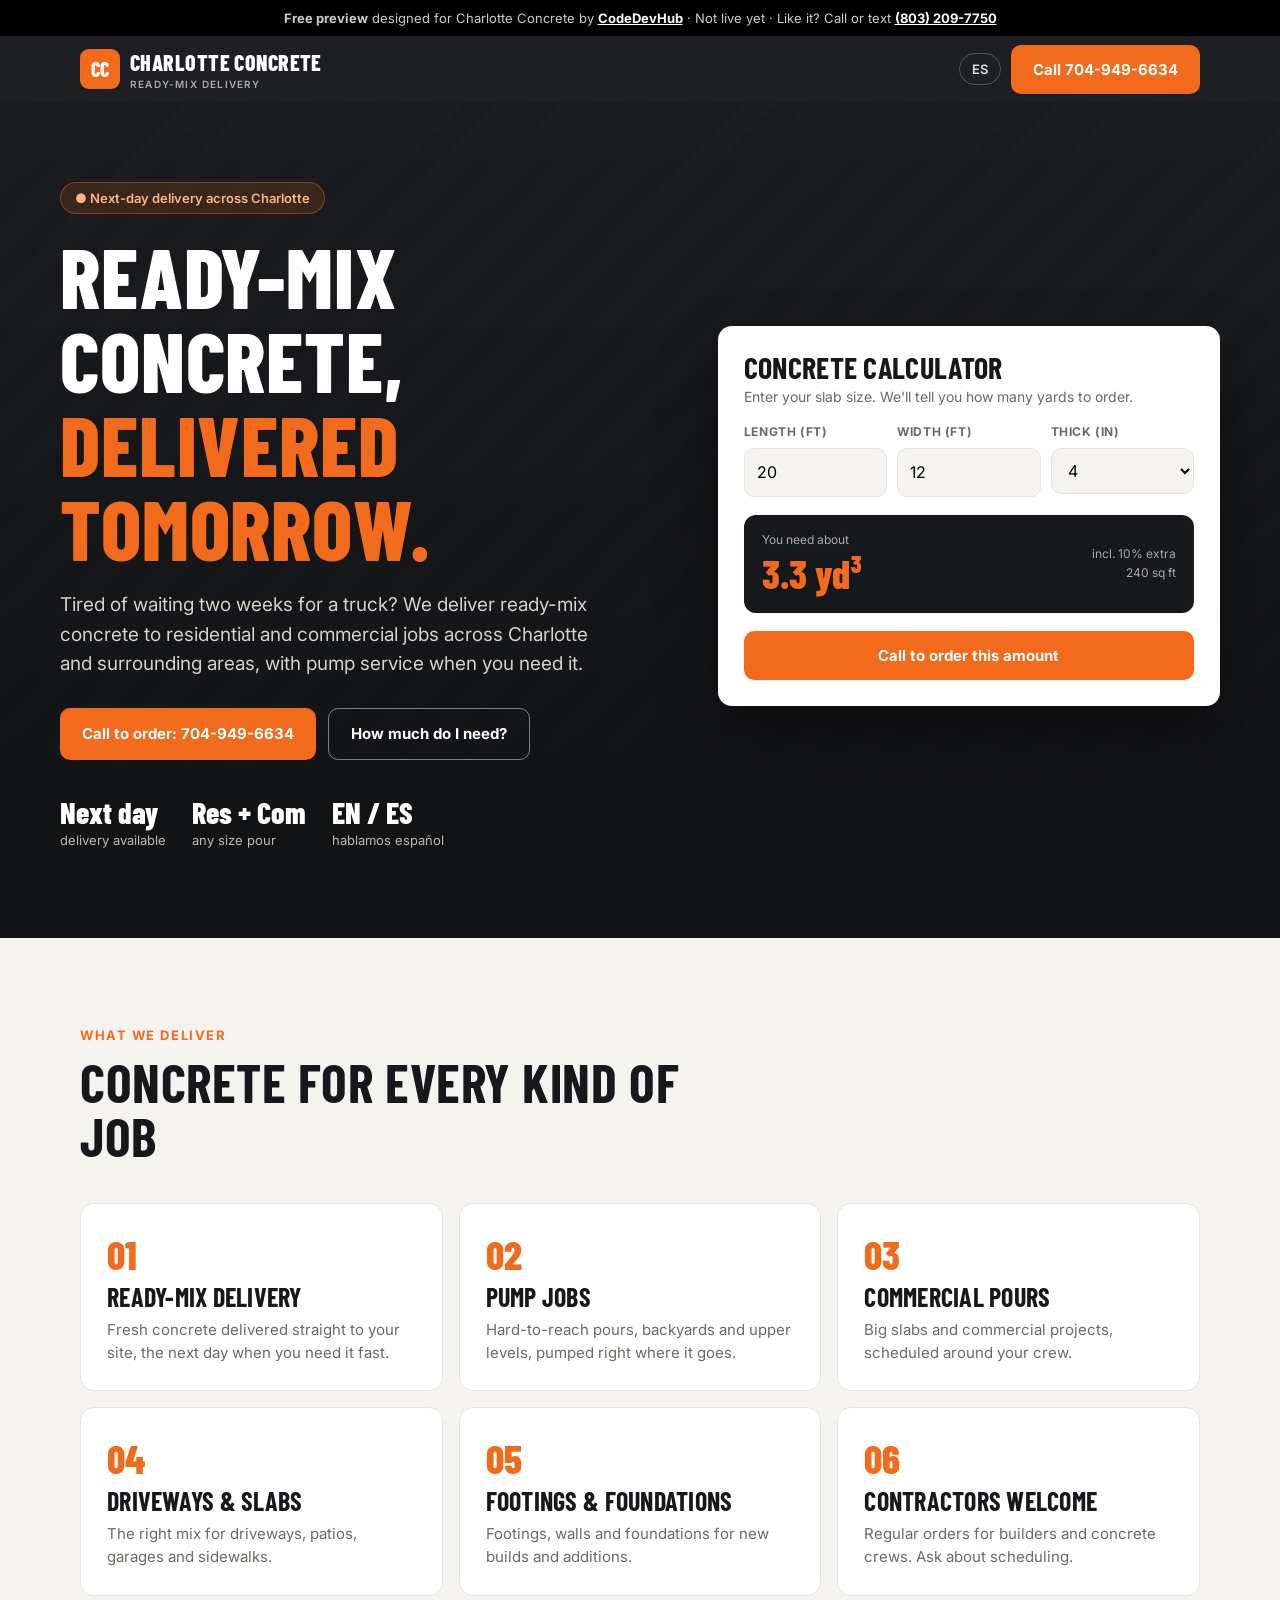
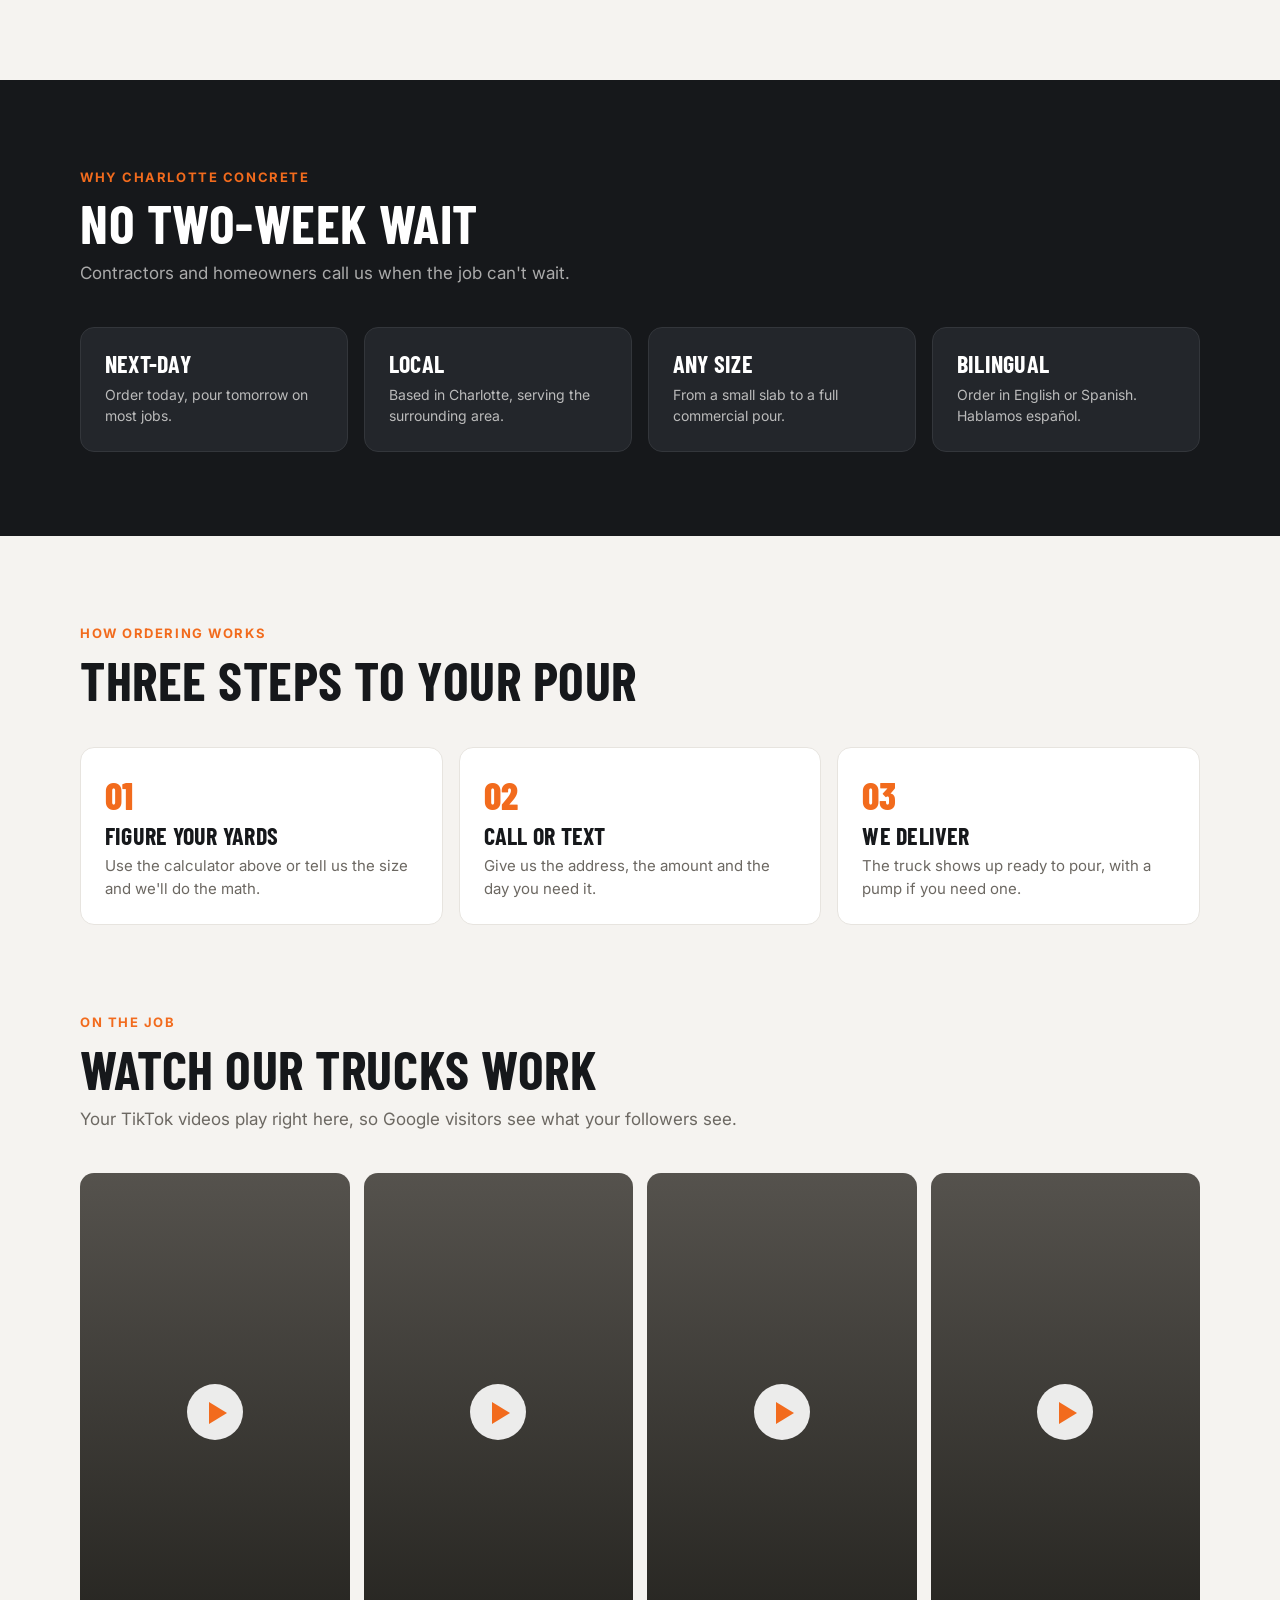
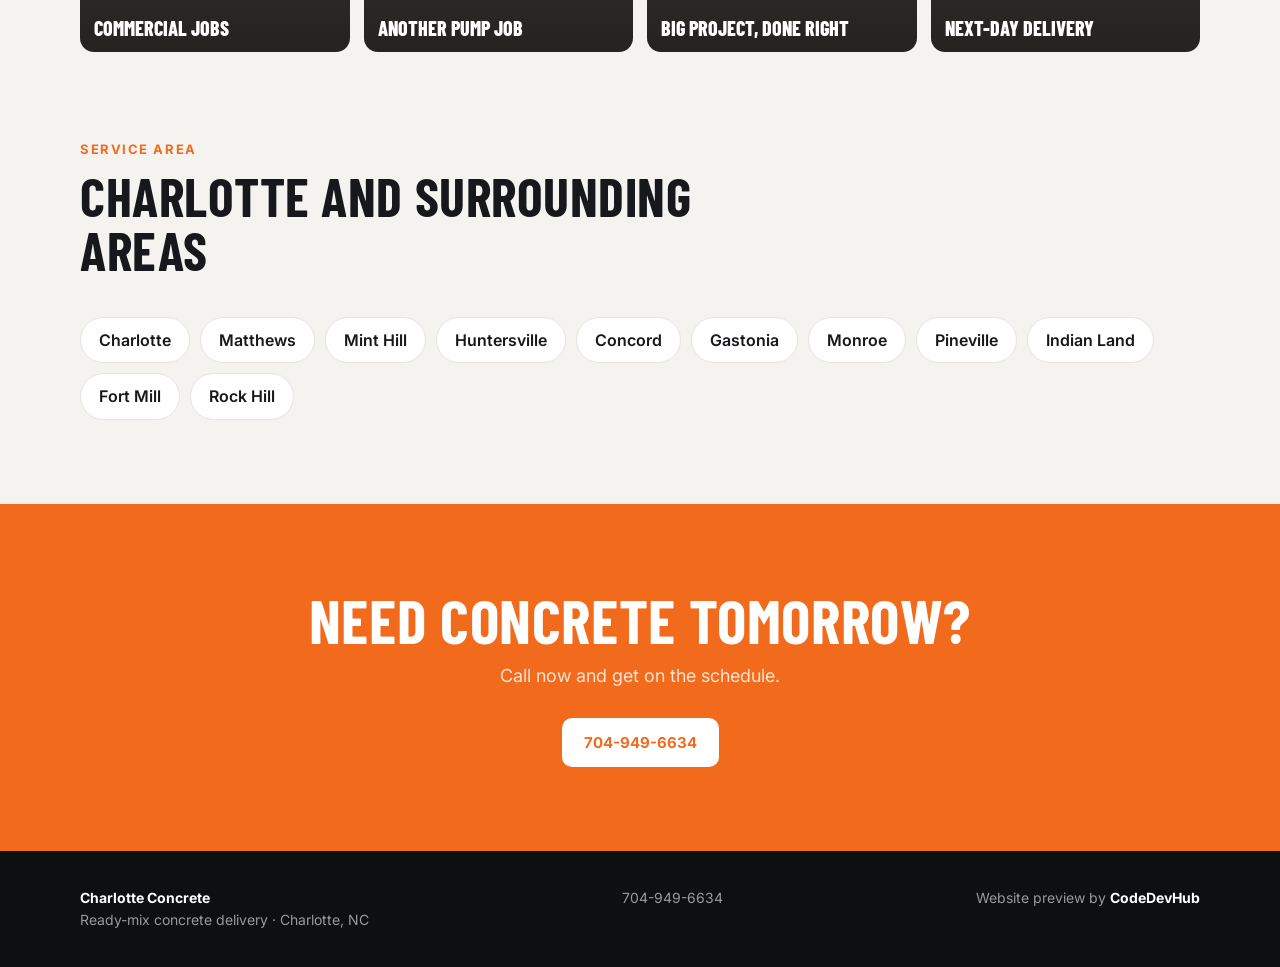
==== charlotte-concrete/index.html @ 1af1d81b "Add Charlotte Concrete preview" ====
<!doctype html>
<html lang="en">
<head>
<meta charset="utf-8">
<meta name="viewport" content="width=device-width, initial-scale=1">
<meta name="robots" content="noindex, nofollow">
<title>Charlotte Concrete | Ready-Mix Concrete Delivery in Charlotte, NC</title>
<meta name="description" content="Ready-mix concrete delivered next day across Charlotte and surrounding areas. Residential and commercial pours, pump jobs. Call 704-949-6634.">
<link rel="preconnect" href="https://fonts.googleapis.com">
<link href="https://fonts.googleapis.com/css2?family=Barlow+Condensed:wght@700;800&family=Inter:wght@400;500;600;700&display=swap" rel="stylesheet">
<style>
:root{--orange:#f26b1d;--orange-d:#d4570f;--ink:#16181b;--ink2:#23262b;--stone:#e7e4df;--paper:#f5f3f0;--muted:#6c6862;--radius:14px;--max:1160px}
*{box-sizing:border-box;margin:0;padding:0}
html{scroll-behavior:smooth}
body{font-family:Inter,system-ui,sans-serif;color:var(--ink);background:var(--paper);line-height:1.55}
h1,h2,h3{font-family:"Barlow Condensed",Inter,sans-serif;text-transform:uppercase;letter-spacing:.01em;line-height:1}
a{color:inherit}
.wrap{max-width:var(--max);margin:0 auto;padding:0 20px}
.ribbon{background:#000;color:#ccc;font-size:13px;text-align:center;padding:8px 16px}
.ribbon a{color:#fff;font-weight:700}
header{position:sticky;top:0;z-index:20;background:rgba(22,24,27,.97);color:#fff}
.nav{display:flex;align-items:center;justify-content:space-between;height:66px;gap:12px}
.logo{display:flex;align-items:center;gap:10px;text-decoration:none}
.logo .mark{width:40px;height:40px;border-radius:9px;background:var(--orange);display:grid;place-items:center;font:800 20px "Barlow Condensed"}
.logo b{font:800 22px "Barlow Condensed";text-transform:uppercase;letter-spacing:.02em}
.logo small{display:block;font:600 10px Inter;color:#aaa;letter-spacing:.12em;text-transform:uppercase}
.right{display:flex;align-items:center;gap:10px}
.lang{background:transparent;color:#ddd;border:1.5px solid #555;border-radius:999px;padding:7px 12px;font:600 13px Inter;cursor:pointer}
.btn{display:inline-flex;align-items:center;gap:8px;background:var(--orange);color:#fff;text-decoration:none;font-weight:700;font-size:15px;padding:13px 22px;border-radius:10px;border:0;cursor:pointer}
.btn:hover{background:var(--orange-d)}
.btn.ghost{background:transparent;border:1.5px solid rgba(255,255,255,.45)}
@media(max-width:640px){.nav .btn{display:none}}
.hero{color:#fff;background:linear-gradient(180deg,rgba(15,16,18,.55),rgba(15,16,18,.92)),repeating-linear-gradient(135deg,#2a2c30 0 22px,#25272b 22px 44px)}
.hero-grid{display:grid;grid-template-columns:1.1fr .9fr;gap:44px;padding:80px 0 88px;align-items:center}
.tag{display:inline-flex;gap:8px;align-items:center;background:rgba(242,107,29,.15);color:#ffb487;border:1px solid rgba(242,107,29,.4);padding:7px 14px;border-radius:999px;font:600 13px Inter;margin-bottom:20px}
.hero h1{font-size:clamp(46px,7vw,84px);font-weight:800}
.hero h1 span{color:var(--orange)}
.hero p{font-size:clamp(17px,2vw,19px);color:#d5d1cb;max-width:540px;margin:20px 0 30px}
.ctas{display:flex;flex-wrap:wrap;gap:12px}
.facts{display:flex;flex-wrap:wrap;gap:26px;margin-top:34px}
.facts div{font-size:13px;color:#bdb8b1}
.facts b{display:block;font:800 30px "Barlow Condensed";color:#fff}
@media(max-width:900px){.hero-grid{grid-template-columns:1fr;padding:54px 0 64px}}
.calc{background:#fff;color:var(--ink);border-radius:var(--radius);padding:26px;box-shadow:0 30px 60px rgba(0,0,0,.4)}
.calc h3{font-size:30px}
.calc p.s{font-size:14px;color:var(--muted);margin:4px 0 16px}
.row{display:grid;grid-template-columns:1fr 1fr 1fr;gap:10px}
.calc label{display:block;font-size:12px;font-weight:700;color:var(--muted);text-transform:uppercase;letter-spacing:.05em;margin-bottom:6px}
.calc input,.calc select{width:100%;font:inherit;font-size:16px;padding:11px 12px;border:1.5px solid var(--stone);border-radius:10px;background:var(--paper)}
.calc input:focus{outline:none;border-color:var(--orange)}
.result{margin:18px 0 6px;background:var(--ink);color:#fff;border-radius:12px;padding:16px 18px;display:flex;justify-content:space-between;align-items:center}
.result b{font:800 40px "Barlow Condensed";color:var(--orange)}
.result small{font-size:12px;color:#aaa;display:block}
.calc .btn{width:100%;justify-content:center;margin-top:12px}
section{padding:84px 0}
.head{max-width:660px;margin-bottom:40px}
.head .k{color:var(--orange);font:700 13px Inter;letter-spacing:.12em;text-transform:uppercase}
.head h2{font-size:clamp(36px,5vw,54px);margin-top:8px}
.head p{color:var(--muted);font-size:17px;margin-top:10px}
.cards{display:grid;grid-template-columns:repeat(3,1fr);gap:16px}
.card{background:#fff;border:1px solid var(--stone);border-radius:var(--radius);padding:26px}
.card .n{font:800 40px "Barlow Condensed";color:var(--orange)}
.card h3{font-size:26px;margin:6px 0 8px}
.card p{color:var(--muted);font-size:15px}
@media(max-width:900px){.cards{grid-template-columns:1fr 1fr}}
@media(max-width:560px){.cards{grid-template-columns:1fr}}
.dark{background:var(--ink);color:#fff}
.dark .head p{color:#aaa}
.why{display:grid;grid-template-columns:repeat(4,1fr);gap:16px}
.why div{background:var(--ink2);border:1px solid #33363b;border-radius:var(--radius);padding:24px}
.why h3{font-size:24px;margin-bottom:8px}
.why p{color:#bbb;font-size:14px}
@media(max-width:900px){.why{grid-template-columns:1fr 1fr}}
@media(max-width:520px){.why{grid-template-columns:1fr}}
.steps{display:grid;grid-template-columns:repeat(3,1fr);gap:16px;counter-reset:s}
.step{background:#fff;border:1px solid var(--stone);border-radius:var(--radius);padding:24px}
.step::before{counter-increment:s;content:"0" counter(s);font:800 38px "Barlow Condensed";color:var(--orange);display:block}
.step h3{font-size:24px;margin:6px 0}
.step p{color:var(--muted);font-size:15px}
@media(max-width:800px){.steps{grid-template-columns:1fr}}
.vids{display:grid;grid-template-columns:repeat(4,1fr);gap:14px}
.vid{aspect-ratio:9/16;border-radius:14px;background:linear-gradient(180deg,#55524d,#24231f);position:relative;overflow:hidden;display:flex;align-items:flex-end;padding:14px;color:#fff;font:800 20px/1 "Barlow Condensed";text-transform:uppercase}
.vid::before{content:"";position:absolute;top:50%;left:50%;width:56px;height:56px;margin:-28px;border-radius:50%;background:rgba(255,255,255,.9)}
.vid::after{content:"";position:absolute;top:50%;left:50%;margin:-10px 0 0 -6px;border-left:18px solid var(--orange);border-top:11px solid transparent;border-bottom:11px solid transparent}
@media(max-width:800px){.vids{grid-template-columns:1fr 1fr}}
.chips{display:flex;flex-wrap:wrap;gap:10px}
.chips span{background:#fff;border:1px solid var(--stone);border-radius:999px;padding:10px 18px;font-weight:600}
.cta{background:var(--orange);color:#fff;text-align:center}
.cta h2{font-size:clamp(38px,5.5vw,62px)}
.cta p{font-size:18px;margin:12px auto 28px;max-width:560px;color:#ffe3d3}
.cta .btn{background:#fff;color:var(--orange)}
footer{background:#0e0f11;color:#999;padding:36px 0;font-size:14px}
.foot{display:flex;flex-wrap:wrap;justify-content:space-between;gap:20px}
footer b{color:#fff}
.callbar{display:none;position:fixed;left:0;right:0;bottom:0;z-index:30;background:#000;padding:10px 12px;gap:10px}
.callbar a{flex:1;justify-content:center}
@media(max-width:700px){.callbar{display:flex}body{padding-bottom:70px}}
[data-es]{}
</style>
</head>
<body>
<div class="ribbon"><b>Free preview</b> designed for Charlotte Concrete by <a href="https://www.codedevhub.com">CodeDevHub</a> · Not live yet · Like it? Call or text <a href="sms:+18032097750">(803) 209-7750</a></div>

<header><div class="wrap nav">
  <a class="logo" href="#top"><span class="mark">CC</span><span><b>Charlotte Concrete</b><small data-i18n="sub">Ready-mix delivery</small></span></a>
  <div class="right">
    <button class="lang" id="lang" type="button">ES</button>
    <a class="btn" href="tel:+17049496634" data-i18n="call">Call 704-949-6634</a>
  </div>
</div></header>

<main id="top">
<section class="hero" style="padding:0"><div class="wrap hero-grid">
  <div>
    <span class="tag" data-i18n="tag">● Next-day delivery across Charlotte</span>
    <h1 data-i18n-html="h1">Ready-mix concrete, <span>delivered tomorrow.</span></h1>
    <p data-i18n="lead">Tired of waiting two weeks for a truck? We deliver ready-mix concrete to residential and commercial jobs across Charlotte and surrounding areas, with pump service when you need it.</p>
    <div class="ctas">
      <a class="btn" href="tel:+17049496634" data-i18n="cta1">Call to order: 704-949-6634</a>
      <a class="btn ghost" href="#calc" data-i18n="cta2">How much do I need?</a>
    </div>
    <div class="facts">
      <div><b>Next day</b><span data-i18n="f1">delivery available</span></div>
      <div><b>Res + Com</b><span data-i18n="f2">any size pour</span></div>
      <div><b>EN / ES</b><span data-i18n="f3">hablamos español</span></div>
    </div>
  </div>

  <div class="calc" id="calc">
    <h3 data-i18n="ch">Concrete calculator</h3>
    <p class="s" data-i18n="cs">Enter your slab size. We'll tell you how many yards to order.</p>
    <div class="row">
      <div><label data-i18n="l">Length (ft)</label><input id="L" type="number" value="20" min="0" inputmode="decimal"></div>
      <div><label data-i18n="w">Width (ft)</label><input id="W" type="number" value="12" min="0" inputmode="decimal"></div>
      <div><label data-i18n="t">Thick (in)</label><select id="T"><option>4</option><option>5</option><option>6</option><option>8</option></select></div>
    </div>
    <div class="result"><div><small data-i18n="need">You need about</small><b id="yd">3.3 yd³</b></div><div style="text-align:right"><small data-i18n="waste">incl. 10% extra</small><small id="ft2">240 sq ft</small></div></div>
    <a class="btn" id="order" href="tel:+17049496634" data-i18n="order">Call to order this amount</a>
  </div>
</div></section>

<section id="services"><div class="wrap">
  <div class="head"><span class="k" data-i18n="sk">What we deliver</span><h2 data-i18n="sh">Concrete for every kind of job</h2></div>
  <div class="cards">
    <div class="card"><div class="n">01</div><h3 data-i18n="s1">Ready-mix delivery</h3><p data-i18n="s1p">Fresh concrete delivered straight to your site, the next day when you need it fast.</p></div>
    <div class="card"><div class="n">02</div><h3 data-i18n="s2">Pump jobs</h3><p data-i18n="s2p">Hard-to-reach pours, backyards and upper levels, pumped right where it goes.</p></div>
    <div class="card"><div class="n">03</div><h3 data-i18n="s3">Commercial pours</h3><p data-i18n="s3p">Big slabs and commercial projects, scheduled around your crew.</p></div>
    <div class="card"><div class="n">04</div><h3 data-i18n="s4">Driveways &amp; slabs</h3><p data-i18n="s4p">The right mix for driveways, patios, garages and sidewalks.</p></div>
    <div class="card"><div class="n">05</div><h3 data-i18n="s5">Footings &amp; foundations</h3><p data-i18n="s5p">Footings, walls and foundations for new builds and additions.</p></div>
    <div class="card"><div class="n">06</div><h3 data-i18n="s6">Contractors welcome</h3><p data-i18n="s6p">Regular orders for builders and concrete crews. Ask about scheduling.</p></div>
  </div>
</div></section>

<section class="dark"><div class="wrap">
  <div class="head"><span class="k" data-i18n="wk">Why Charlotte Concrete</span><h2 data-i18n="wh">No two-week wait</h2><p data-i18n="wp">Contractors and homeowners call us when the job can't wait.</p></div>
  <div class="why">
    <div><h3 data-i18n="w1">Next-day</h3><p data-i18n="w1p">Order today, pour tomorrow on most jobs.</p></div>
    <div><h3 data-i18n="w2">Local</h3><p data-i18n="w2p">Based in Charlotte, serving the surrounding area.</p></div>
    <div><h3 data-i18n="w3">Any size</h3><p data-i18n="w3p">From a small slab to a full commercial pour.</p></div>
    <div><h3 data-i18n="w4">Bilingual</h3><p data-i18n="w4p">Order in English or Spanish. Hablamos español.</p></div>
  </div>
</div></section>

<section><div class="wrap">
  <div class="head"><span class="k" data-i18n="hk">How ordering works</span><h2 data-i18n="hh">Three steps to your pour</h2></div>
  <div class="steps">
    <div class="step"><h3 data-i18n="p1">Figure your yards</h3><p data-i18n="p1p">Use the calculator above or tell us the size and we'll do the math.</p></div>
    <div class="step"><h3 data-i18n="p2">Call or text</h3><p data-i18n="p2p">Give us the address, the amount and the day you need it.</p></div>
    <div class="step"><h3 data-i18n="p3">We deliver</h3><p data-i18n="p3p">The truck shows up ready to pour, with a pump if you need one.</p></div>
  </div>
</div></section>

<section style="padding-top:0"><div class="wrap">
  <div class="head"><span class="k" data-i18n="vk">On the job</span><h2 data-i18n="vh">Watch our trucks work</h2><p data-i18n="vp">Your TikTok videos play right here, so Google visitors see what your followers see.</p></div>
  <div class="vids"><div class="vid">Commercial jobs</div><div class="vid">Another pump job</div><div class="vid">Big project, done right</div><div class="vid">Next-day delivery</div></div>
</div></section>

<section style="padding-top:0"><div class="wrap">
  <div class="head"><span class="k" data-i18n="ak">Service area</span><h2 data-i18n="ah">Charlotte and surrounding areas</h2></div>
  <div class="chips"><span>Charlotte</span><span>Matthews</span><span>Mint Hill</span><span>Huntersville</span><span>Concord</span><span>Gastonia</span><span>Monroe</span><span>Pineville</span><span>Indian Land</span><span>Fort Mill</span><span>Rock Hill</span></div>
</div></section>

<section class="cta"><div class="wrap">
  <h2 data-i18n="ch2">Need concrete tomorrow?</h2>
  <p data-i18n="cp">Call now and get on the schedule.</p>
  <a class="btn" href="tel:+17049496634">704-949-6634</a>
</div></section>
</main>

<footer><div class="wrap foot">
  <div><b>Charlotte Concrete</b><br><span data-i18n="ft">Ready-mix concrete delivery · Charlotte, NC</span></div>
  <div>704-949-6634</div>
  <div>Website preview by <b>CodeDevHub</b></div>
</div></footer>

<div class="callbar"><a class="btn" href="tel:+17049496634" data-i18n="cb">Call</a><a class="btn ghost" href="#calc" data-i18n="cb2">Calculator</a></div>

<script>
const ES={sub:"Entrega de concreto",call:"Llama 704-949-6634",tag:"● Entrega al día siguiente en Charlotte",h1:'Concreto premezclado, <span>entregado mañana.</span>',lead:"¿Cansado de esperar dos semanas por un camión? Entregamos concreto premezclado a obras residenciales y comerciales en Charlotte y alrededores, con bomba cuando la necesites.",cta1:"Llama para ordenar: 704-949-6634",cta2:"¿Cuánto necesito?",f1:"entrega disponible",f2:"cualquier tamaño",f3:"hablamos español",ch:"Calculadora de concreto",cs:"Pon el tamaño de tu losa y te decimos cuántas yardas ordenar.",l:"Largo (pies)",w:"Ancho (pies)",t:"Grosor (pulg)",need:"Necesitas aprox.",waste:"incluye 10% extra",order:"Llama para ordenar esta cantidad",sk:"Lo que entregamos",sh:"Concreto para cualquier obra",s1:"Entrega de premezclado",s1p:"Concreto fresco directo a tu obra, al día siguiente si lo necesitas rápido.",s2:"Trabajos con bomba",s2p:"Colados difíciles, patios traseros y niveles altos, bombeado justo donde va.",s3:"Colados comerciales",s3p:"Losas grandes y proyectos comerciales, programados con tu equipo.",s4:"Entradas y losas",s4p:"La mezcla correcta para entradas, patios, garajes y banquetas.",s5:"Zapatas y cimientos",s5p:"Zapatas, muros y cimientos para casas nuevas y ampliaciones.",s6:"Contratistas bienvenidos",s6p:"Pedidos regulares para constructores y cuadrillas. Pregunta por horarios.",wk:"Por qué Charlotte Concrete",wh:"Sin esperar dos semanas",wp:"Contratistas y dueños de casa nos llaman cuando la obra no puede esperar.",w1:"Día siguiente",w1p:"Ordena hoy, cuela mañana en la mayoría de obras.",w2:"Local",w2p:"Basados en Charlotte, servimos toda el área.",w3:"Cualquier tamaño",w3p:"Desde una losa chica hasta un colado comercial.",w4:"Bilingüe",w4p:"Ordena en inglés o español.",hk:"Cómo ordenar",hh:"Tres pasos para tu colado",p1:"Calcula tus yardas",p1p:"Usa la calculadora o dinos el tamaño y hacemos la cuenta.",p2:"Llama o manda texto",p2p:"Danos la dirección, la cantidad y el día.",p3:"Entregamos",p3p:"El camión llega listo para colar, con bomba si la necesitas.",vk:"En la obra",vh:"Mira nuestros camiones trabajar",vp:"Tus videos de TikTok se ven aquí, para que la gente de Google vea lo que ven tus seguidores.",ak:"Área de servicio",ah:"Charlotte y alrededores",ch2:"¿Necesitas concreto mañana?",cp:"Llama ahora y apártate un lugar.",ft:"Entrega de concreto premezclado · Charlotte, NC",cb:"Llamar",cb2:"Calculadora"};
const EN={};document.querySelectorAll('[data-i18n]').forEach(e=>EN[e.dataset.i18n]=e.textContent);document.querySelectorAll('[data-i18n-html]').forEach(e=>EN[e.dataset.i18nHtml]=e.innerHTML);
let lang='en';const btn=document.getElementById('lang');
btn.onclick=()=>{lang=lang==='en'?'es':'en';const D=lang==='es'?ES:EN;document.documentElement.lang=lang;btn.textContent=lang==='es'?'EN':'ES';
document.querySelectorAll('[data-i18n]').forEach(e=>{if(D[e.dataset.i18n])e.textContent=D[e.dataset.i18n]});document.querySelectorAll('[data-i18n-html]').forEach(e=>{if(D[e.dataset.i18nHtml])e.innerHTML=D[e.dataset.i18nHtml]});calc();};
function calc(){const L=+document.getElementById('L').value||0,W=+document.getElementById('W').value||0,T=+document.getElementById('T').value||4;
const yd=L*W*(T/12)/27*1.1;document.getElementById('yd').textContent=yd.toFixed(1)+' yd³';document.getElementById('ft2').textContent=Math.round(L*W)+(lang==='es'?' pies²':' sq ft');}
['L','W','T'].forEach(i=>document.getElementById(i).addEventListener('input',calc));calc();
</script>
</body>
</html>
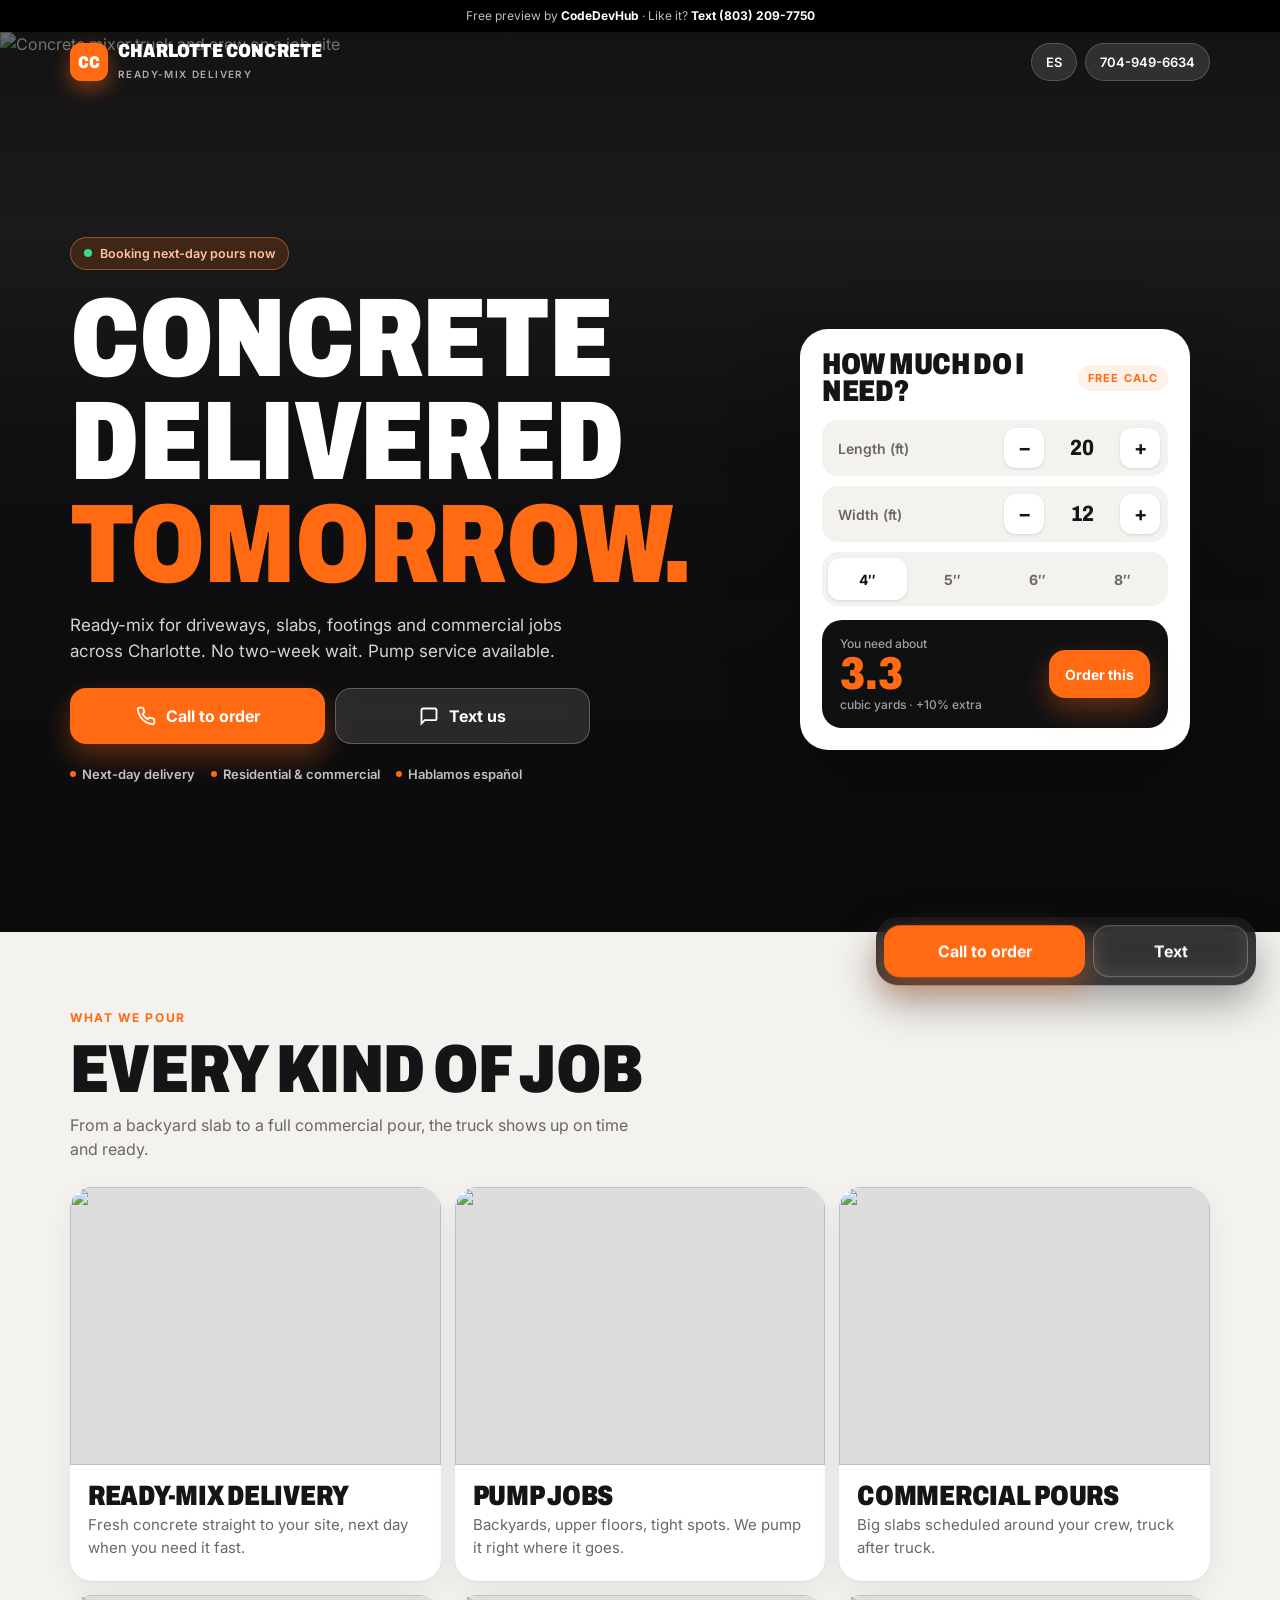
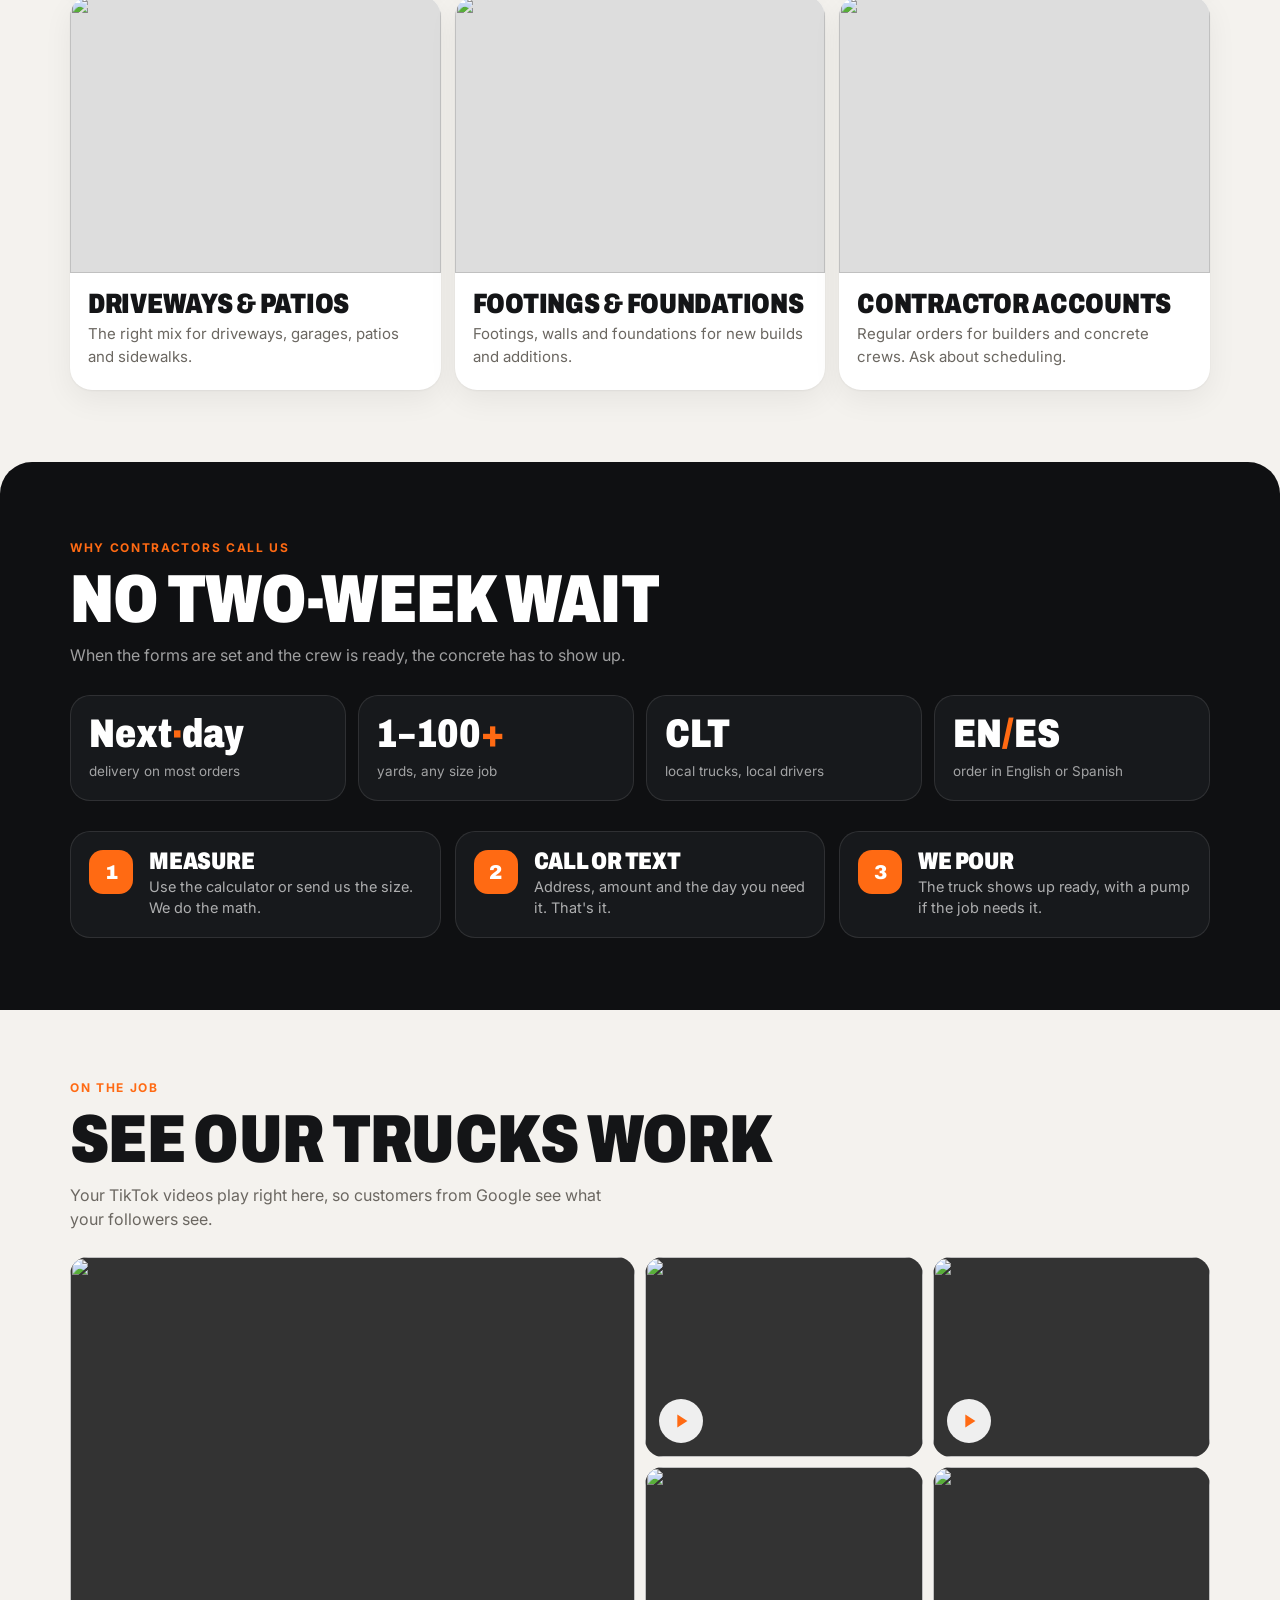
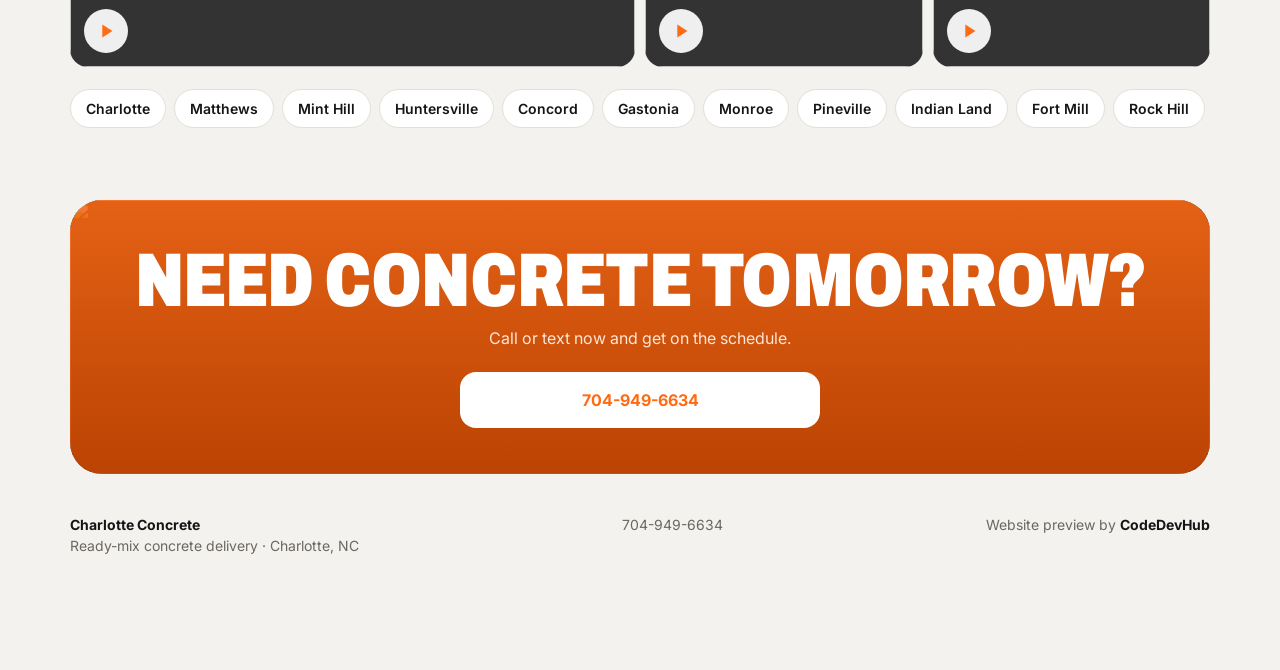
==== commit 4cb6676a: "Redesign Charlotte Concrete preview (mobile-first)" ====
--- a/charlotte-concrete/index.html
+++ b/charlotte-concrete/index.html
@@ -2,208 +2,139 @@
 <html lang="en">
 <head>
 <meta charset="utf-8">
-<meta name="viewport" content="width=device-width, initial-scale=1">
+<meta name="viewport" content="width=device-width, initial-scale=1, viewport-fit=cover">
 <meta name="robots" content="noindex, nofollow">
-<title>Charlotte Concrete | Ready-Mix Concrete Delivery in Charlotte, NC</title>
-<meta name="description" content="Ready-mix concrete delivered next day across Charlotte and surrounding areas. Residential and commercial pours, pump jobs. Call 704-949-6634.">
-<link rel="preconnect" href="https://fonts.googleapis.com">
-<link href="https://fonts.googleapis.com/css2?family=Barlow+Condensed:wght@700;800&family=Inter:wght@400;500;600;700&display=swap" rel="stylesheet">
-<style>
-:root{--orange:#f26b1d;--orange-d:#d4570f;--ink:#16181b;--ink2:#23262b;--stone:#e7e4df;--paper:#f5f3f0;--muted:#6c6862;--radius:14px;--max:1160px}
-*{box-sizing:border-box;margin:0;padding:0}
-html{scroll-behavior:smooth}
-body{font-family:Inter,system-ui,sans-serif;color:var(--ink);background:var(--paper);line-height:1.55}
-h1,h2,h3{font-family:"Barlow Condensed",Inter,sans-serif;text-transform:uppercase;letter-spacing:.01em;line-height:1}
-a{color:inherit}
-.wrap{max-width:var(--max);margin:0 auto;padding:0 20px}
-.ribbon{background:#000;color:#ccc;font-size:13px;text-align:center;padding:8px 16px}
-.ribbon a{color:#fff;font-weight:700}
-header{position:sticky;top:0;z-index:20;background:rgba(22,24,27,.97);color:#fff}
-.nav{display:flex;align-items:center;justify-content:space-between;height:66px;gap:12px}
-.logo{display:flex;align-items:center;gap:10px;text-decoration:none}
-.logo .mark{width:40px;height:40px;border-radius:9px;background:var(--orange);display:grid;place-items:center;font:800 20px "Barlow Condensed"}
-.logo b{font:800 22px "Barlow Condensed";text-transform:uppercase;letter-spacing:.02em}
-.logo small{display:block;font:600 10px Inter;color:#aaa;letter-spacing:.12em;text-transform:uppercase}
-.right{display:flex;align-items:center;gap:10px}
-.lang{background:transparent;color:#ddd;border:1.5px solid #555;border-radius:999px;padding:7px 12px;font:600 13px Inter;cursor:pointer}
-.btn{display:inline-flex;align-items:center;gap:8px;background:var(--orange);color:#fff;text-decoration:none;font-weight:700;font-size:15px;padding:13px 22px;border-radius:10px;border:0;cursor:pointer}
-.btn:hover{background:var(--orange-d)}
-.btn.ghost{background:transparent;border:1.5px solid rgba(255,255,255,.45)}
-@media(max-width:640px){.nav .btn{display:none}}
-.hero{color:#fff;background:linear-gradient(180deg,rgba(15,16,18,.55),rgba(15,16,18,.92)),repeating-linear-gradient(135deg,#2a2c30 0 22px,#25272b 22px 44px)}
-.hero-grid{display:grid;grid-template-columns:1.1fr .9fr;gap:44px;padding:80px 0 88px;align-items:center}
-.tag{display:inline-flex;gap:8px;align-items:center;background:rgba(242,107,29,.15);color:#ffb487;border:1px solid rgba(242,107,29,.4);padding:7px 14px;border-radius:999px;font:600 13px Inter;margin-bottom:20px}
-.hero h1{font-size:clamp(46px,7vw,84px);font-weight:800}
-.hero h1 span{color:var(--orange)}
-.hero p{font-size:clamp(17px,2vw,19px);color:#d5d1cb;max-width:540px;margin:20px 0 30px}
-.ctas{display:flex;flex-wrap:wrap;gap:12px}
-.facts{display:flex;flex-wrap:wrap;gap:26px;margin-top:34px}
-.facts div{font-size:13px;color:#bdb8b1}
-.facts b{display:block;font:800 30px "Barlow Condensed";color:#fff}
-@media(max-width:900px){.hero-grid{grid-template-columns:1fr;padding:54px 0 64px}}
-.calc{background:#fff;color:var(--ink);border-radius:var(--radius);padding:26px;box-shadow:0 30px 60px rgba(0,0,0,.4)}
-.calc h3{font-size:30px}
-.calc p.s{font-size:14px;color:var(--muted);margin:4px 0 16px}
-.row{display:grid;grid-template-columns:1fr 1fr 1fr;gap:10px}
-.calc label{display:block;font-size:12px;font-weight:700;color:var(--muted);text-transform:uppercase;letter-spacing:.05em;margin-bottom:6px}
-.calc input,.calc select{width:100%;font:inherit;font-size:16px;padding:11px 12px;border:1.5px solid var(--stone);border-radius:10px;background:var(--paper)}
-.calc input:focus{outline:none;border-color:var(--orange)}
-.result{margin:18px 0 6px;background:var(--ink);color:#fff;border-radius:12px;padding:16px 18px;display:flex;justify-content:space-between;align-items:center}
-.result b{font:800 40px "Barlow Condensed";color:var(--orange)}
-.result small{font-size:12px;color:#aaa;display:block}
-.calc .btn{width:100%;justify-content:center;margin-top:12px}
-section{padding:84px 0}
-.head{max-width:660px;margin-bottom:40px}
-.head .k{color:var(--orange);font:700 13px Inter;letter-spacing:.12em;text-transform:uppercase}
-.head h2{font-size:clamp(36px,5vw,54px);margin-top:8px}
-.head p{color:var(--muted);font-size:17px;margin-top:10px}
-.cards{display:grid;grid-template-columns:repeat(3,1fr);gap:16px}
-.card{background:#fff;border:1px solid var(--stone);border-radius:var(--radius);padding:26px}
-.card .n{font:800 40px "Barlow Condensed";color:var(--orange)}
-.card h3{font-size:26px;margin:6px 0 8px}
-.card p{color:var(--muted);font-size:15px}
-@media(max-width:900px){.cards{grid-template-columns:1fr 1fr}}
-@media(max-width:560px){.cards{grid-template-columns:1fr}}
-.dark{background:var(--ink);color:#fff}
-.dark .head p{color:#aaa}
-.why{display:grid;grid-template-columns:repeat(4,1fr);gap:16px}
-.why div{background:var(--ink2);border:1px solid #33363b;border-radius:var(--radius);padding:24px}
-.why h3{font-size:24px;margin-bottom:8px}
-.why p{color:#bbb;font-size:14px}
-@media(max-width:900px){.why{grid-template-columns:1fr 1fr}}
-@media(max-width:520px){.why{grid-template-columns:1fr}}
-.steps{display:grid;grid-template-columns:repeat(3,1fr);gap:16px;counter-reset:s}
-.step{background:#fff;border:1px solid var(--stone);border-radius:var(--radius);padding:24px}
-.step::before{counter-increment:s;content:"0" counter(s);font:800 38px "Barlow Condensed";color:var(--orange);display:block}
-.step h3{font-size:24px;margin:6px 0}
-.step p{color:var(--muted);font-size:15px}
-@media(max-width:800px){.steps{grid-template-columns:1fr}}
-.vids{display:grid;grid-template-columns:repeat(4,1fr);gap:14px}
-.vid{aspect-ratio:9/16;border-radius:14px;background:linear-gradient(180deg,#55524d,#24231f);position:relative;overflow:hidden;display:flex;align-items:flex-end;padding:14px;color:#fff;font:800 20px/1 "Barlow Condensed";text-transform:uppercase}
-.vid::before{content:"";position:absolute;top:50%;left:50%;width:56px;height:56px;margin:-28px;border-radius:50%;background:rgba(255,255,255,.9)}
-.vid::after{content:"";position:absolute;top:50%;left:50%;margin:-10px 0 0 -6px;border-left:18px solid var(--orange);border-top:11px solid transparent;border-bottom:11px solid transparent}
-@media(max-width:800px){.vids{grid-template-columns:1fr 1fr}}
-.chips{display:flex;flex-wrap:wrap;gap:10px}
-.chips span{background:#fff;border:1px solid var(--stone);border-radius:999px;padding:10px 18px;font-weight:600}
-.cta{background:var(--orange);color:#fff;text-align:center}
-.cta h2{font-size:clamp(38px,5.5vw,62px)}
-.cta p{font-size:18px;margin:12px auto 28px;max-width:560px;color:#ffe3d3}
-.cta .btn{background:#fff;color:var(--orange)}
-footer{background:#0e0f11;color:#999;padding:36px 0;font-size:14px}
-.foot{display:flex;flex-wrap:wrap;justify-content:space-between;gap:20px}
-footer b{color:#fff}
-.callbar{display:none;position:fixed;left:0;right:0;bottom:0;z-index:30;background:#000;padding:10px 12px;gap:10px}
-.callbar a{flex:1;justify-content:center}
-@media(max-width:700px){.callbar{display:flex}body{padding-bottom:70px}}
-[data-es]{}
-</style>
+<meta name="theme-color" content="#0f1012">
+<title>Charlotte Concrete | Ready-Mix Concrete Delivery · Charlotte, NC</title>
+<meta name="description" content="Ready-mix concrete delivered next day across Charlotte. Residential and commercial pours, pump jobs. Call or text 704-949-6634.">
+<link rel="preconnect" href="https://fonts.googleapis.com"><link rel="preconnect" href="https://fonts.gstatic.com" crossorigin>
+<link rel="preconnect" href="https://images.unsplash.com">
+<link href="https://fonts.googleapis.com/css2?family=Archivo:wdth,wght@75..100,600..900&family=Inter:wght@400;500;600;700&display=swap" rel="stylesheet">
+<link rel="stylesheet" href="../assets/pro.css">
 </head>
 <body>
-<div class="ribbon"><b>Free preview</b> designed for Charlotte Concrete by <a href="https://www.codedevhub.com">CodeDevHub</a> · Not live yet · Like it? Call or text <a href="sms:+18032097750">(803) 209-7750</a></div>
 
-<header><div class="wrap nav">
-  <a class="logo" href="#top"><span class="mark">CC</span><span><b>Charlotte Concrete</b><small data-i18n="sub">Ready-mix delivery</small></span></a>
+<div class="pv">Free preview by <a href="https://www.codedevhub.com">CodeDevHub</a> · Like it? <a href="sms:+18032097750">Text (803) 209-7750</a></div>
+
+<header class="hd"><div class="w">
+  <a class="brand" href="#top"><span class="mk">CC</span><span><b>Charlotte Concrete</b><small data-i="sub">Ready-mix delivery</small></span></a>
   <div class="right">
-    <button class="lang" id="lang" type="button">ES</button>
-    <a class="btn" href="tel:+17049496634" data-i18n="call">Call 704-949-6634</a>
+    <button class="pill" id="lang" type="button" aria-label="Español">ES</button>
+    <a class="pill call" href="tel:+17049496634">704-949-6634</a>
   </div>
 </div></header>
 
 <main id="top">
-<section class="hero" style="padding:0"><div class="wrap hero-grid">
-  <div>
-    <span class="tag" data-i18n="tag">● Next-day delivery across Charlotte</span>
-    <h1 data-i18n-html="h1">Ready-mix concrete, <span>delivered tomorrow.</span></h1>
-    <p data-i18n="lead">Tired of waiting two weeks for a truck? We deliver ready-mix concrete to residential and commercial jobs across Charlotte and surrounding areas, with pump service when you need it.</p>
-    <div class="ctas">
-      <a class="btn" href="tel:+17049496634" data-i18n="cta1">Call to order: 704-949-6634</a>
-      <a class="btn ghost" href="#calc" data-i18n="cta2">How much do I need?</a>
+<section class="hero" style="padding:0">
+  <img class="bg" alt="Concrete mixer truck and crew on a job site"
+    src="https://images.unsplash.com/photo-1695327057610-3821e847601d?w=1200&q=70&auto=format&fit=crop"
+    srcset="https://images.unsplash.com/photo-1695327057610-3821e847601d?w=750&h=1300&q=65&auto=format&fit=crop 750w, https://images.unsplash.com/photo-1695327057610-3821e847601d?w=1800&q=70&auto=format&fit=crop 1800w"
+    sizes="100vw" fetchpriority="high">
+  <div class="w">
+    <span class="chip"><span class="dot"></span><span data-i="chip">Booking next-day pours now</span></span>
+    <h1 class="d" data-ih="h1">Concrete<br>delivered<br><em>tomorrow.</em></h1>
+    <p class="lead" data-i="lead">Ready-mix for driveways, slabs, footings and commercial jobs across Charlotte. No two-week wait. Pump service available.</p>
+    <div class="btns">
+      <a class="btn o" href="tel:+17049496634"><svg viewBox="0 0 24 24" fill="none" stroke="currentColor" stroke-width="2.2"><path d="M22 16.9v3a2 2 0 01-2.2 2 19.8 19.8 0 01-8.6-3.1 19.5 19.5 0 01-6-6A19.8 19.8 0 012.1 4.2 2 2 0 014.1 2h3a2 2 0 012 1.7c.1.9.4 1.8.7 2.7a2 2 0 01-.5 2.1L8 9.8a16 16 0 006 6l1.3-1.3a2 2 0 012.1-.4c.9.3 1.8.6 2.7.7a2 2 0 011.7 2z"/></svg><span data-i="b1">Call to order</span></a>
+      <a class="btn g" href="sms:+17049496634"><svg viewBox="0 0 24 24" fill="none" stroke="currentColor" stroke-width="2.2"><path d="M21 15a2 2 0 01-2 2H7l-4 4V5a2 2 0 012-2h14a2 2 0 012 2z"/></svg><span data-i="b2">Text us</span></a>
     </div>
-    <div class="facts">
-      <div><b>Next day</b><span data-i18n="f1">delivery available</span></div>
-      <div><b>Res + Com</b><span data-i18n="f2">any size pour</span></div>
-      <div><b>EN / ES</b><span data-i18n="f3">hablamos español</span></div>
+    <div class="trust"><span><i></i><span data-i="t1">Next-day delivery</span></span><span><i></i><span data-i="t2">Residential & commercial</span></span><span><i></i>Hablamos español</span></div>
+  </div>
+</section>
+
+<div class="w calcwrap" id="calc">
+  <div class="calc rv">
+    <div class="top"><h2 class="d" data-i="ch">How much do I need?</h2><span class="tag2" data-i="free">Free calc</span></div>
+    <div class="fields">
+      <div class="f"><label for="L" data-i="len">Length (ft)</label><div class="st"><button type="button" data-s="L,-1">−</button><input id="L" inputmode="decimal" value="20"><button type="button" data-s="L,1">+</button></div></div>
+      <div class="f"><label for="W" data-i="wid">Width (ft)</label><div class="st"><button type="button" data-s="W,-1">−</button><input id="W" inputmode="decimal" value="12"><button type="button" data-s="W,1">+</button></div></div>
+      <div class="seg" role="group" aria-label="Thickness"><button type="button" class="on" data-t="4">4″</button><button type="button" data-t="5">5″</button><button type="button" data-t="6">6″</button><button type="button" data-t="8">8″</button></div>
     </div>
+    <div class="out"><div><small data-i="need">You need about</small><b id="yd">3.3</b> <small id="yu">cubic yards · +10% extra</small></div><a class="btn o" href="tel:+17049496634" data-i="ord">Order this</a></div>
   </div>
+</div>
 
-  <div class="calc" id="calc">
-    <h3 data-i18n="ch">Concrete calculator</h3>
-    <p class="s" data-i18n="cs">Enter your slab size. We'll tell you how many yards to order.</p>
-    <div class="row">
-      <div><label data-i18n="l">Length (ft)</label><input id="L" type="number" value="20" min="0" inputmode="decimal"></div>
-      <div><label data-i18n="w">Width (ft)</label><input id="W" type="number" value="12" min="0" inputmode="decimal"></div>
-      <div><label data-i18n="t">Thick (in)</label><select id="T"><option>4</option><option>5</option><option>6</option><option>8</option></select></div>
-    </div>
-    <div class="result"><div><small data-i18n="need">You need about</small><b id="yd">3.3 yd³</b></div><div style="text-align:right"><small data-i18n="waste">incl. 10% extra</small><small id="ft2">240 sq ft</small></div></div>
-    <a class="btn" id="order" href="tel:+17049496634" data-i18n="order">Call to order this amount</a>
+<section id="services"><div class="w">
+  <span class="kick rv" data-i="k1">What we pour</span>
+  <h2 class="d h2 rv" data-i="s1h">Every kind of job</h2>
+  <p class="sub rv" data-i="s1s">From a backyard slab to a full commercial pour, the truck shows up on time and ready.</p>
+  <div class="rail" id="rail">
+    <article class="sv rv"><div class="ph"><img loading="lazy" alt="" src="https://images.unsplash.com/photo-1603477911780-59dcb83aecf8?w=700&h=525&q=65&auto=format&fit=crop"></div><div class="tx"><h3 class="d" data-i="c1">Ready-mix delivery</h3><p data-i="c1p">Fresh concrete straight to your site, next day when you need it fast.</p></div></article>
+    <article class="sv rv"><div class="ph"><img loading="lazy" alt="" src="https://images.unsplash.com/photo-1685464197144-790d716b8649?w=700&h=525&q=65&auto=format&fit=crop"></div><div class="tx"><h3 class="d" data-i="c2">Pump jobs</h3><p data-i="c2p">Backyards, upper floors, tight spots. We pump it right where it goes.</p></div></article>
+    <article class="sv rv"><div class="ph"><img loading="lazy" alt="" src="https://images.unsplash.com/photo-1651195297119-afc97f14a40d?w=700&h=525&q=65&auto=format&fit=crop"></div><div class="tx"><h3 class="d" data-i="c3">Commercial pours</h3><p data-i="c3p">Big slabs scheduled around your crew, truck after truck.</p></div></article>
+    <article class="sv rv"><div class="ph"><img loading="lazy" alt="" src="https://images.unsplash.com/photo-1783125127341-81112b795c23?w=700&h=525&q=65&auto=format&fit=crop"></div><div class="tx"><h3 class="d" data-i="c4">Driveways & patios</h3><p data-i="c4p">The right mix for driveways, garages, patios and sidewalks.</p></div></article>
+    <article class="sv rv"><div class="ph"><img loading="lazy" alt="" src="https://images.unsplash.com/photo-1673978483810-ad14e573eece?w=700&h=525&q=65&auto=format&fit=crop"></div><div class="tx"><h3 class="d" data-i="c5">Footings & foundations</h3><p data-i="c5p">Footings, walls and foundations for new builds and additions.</p></div></article>
+    <article class="sv rv"><div class="ph"><img loading="lazy" alt="" src="https://images.unsplash.com/photo-1773432114391-f85c1674b233?w=700&h=525&q=65&auto=format&fit=crop"></div><div class="tx"><h3 class="d" data-i="c6">Contractor accounts</h3><p data-i="c6p">Regular orders for builders and concrete crews. Ask about scheduling.</p></div></article>
+  </div>
+  <div class="hint"><i></i><i></i><i></i></div>
+</div></section>
+
+<section class="band"><div class="w">
+  <span class="kick rv" data-i="k2">Why contractors call us</span>
+  <h2 class="d h2 rv" data-i="s2h">No two-week wait</h2>
+  <p class="sub rv" data-i="s2s">When the forms are set and the crew is ready, the concrete has to show up.</p>
+  <div class="stats">
+    <div class="stat rv"><b>Next<em>·</em>day</b><span data-i="st1">delivery on most orders</span></div>
+    <div class="stat rv"><b>1–100<em>+</em></b><span data-i="st2">yards, any size job</span></div>
+    <div class="stat rv"><b>CLT</b><span data-i="st3">local trucks, local drivers</span></div>
+    <div class="stat rv"><b>EN<em>/</em>ES</b><span data-i="st4">order in English or Spanish</span></div>
+  </div>
+  <div class="steps">
+    <div class="stp rv"><span class="n">1</span><div><h3 class="d" data-i="p1">Measure</h3><p data-i="p1p">Use the calculator or send us the size. We do the math.</p></div></div>
+    <div class="stp rv"><span class="n">2</span><div><h3 class="d" data-i="p2">Call or text</h3><p data-i="p2p">Address, amount and the day you need it. That's it.</p></div></div>
+    <div class="stp rv"><span class="n">3</span><div><h3 class="d" data-i="p3">We pour</h3><p data-i="p3p">The truck shows up ready, with a pump if the job needs it.</p></div></div>
   </div>
 </div></section>
 
-<section id="services"><div class="wrap">
-  <div class="head"><span class="k" data-i18n="sk">What we deliver</span><h2 data-i18n="sh">Concrete for every kind of job</h2></div>
-  <div class="cards">
-    <div class="card"><div class="n">01</div><h3 data-i18n="s1">Ready-mix delivery</h3><p data-i18n="s1p">Fresh concrete delivered straight to your site, the next day when you need it fast.</p></div>
-    <div class="card"><div class="n">02</div><h3 data-i18n="s2">Pump jobs</h3><p data-i18n="s2p">Hard-to-reach pours, backyards and upper levels, pumped right where it goes.</p></div>
-    <div class="card"><div class="n">03</div><h3 data-i18n="s3">Commercial pours</h3><p data-i18n="s3p">Big slabs and commercial projects, scheduled around your crew.</p></div>
-    <div class="card"><div class="n">04</div><h3 data-i18n="s4">Driveways &amp; slabs</h3><p data-i18n="s4p">The right mix for driveways, patios, garages and sidewalks.</p></div>
-    <div class="card"><div class="n">05</div><h3 data-i18n="s5">Footings &amp; foundations</h3><p data-i18n="s5p">Footings, walls and foundations for new builds and additions.</p></div>
-    <div class="card"><div class="n">06</div><h3 data-i18n="s6">Contractors welcome</h3><p data-i18n="s6p">Regular orders for builders and concrete crews. Ask about scheduling.</p></div>
+<section style="padding-top:64px"><div class="w">
+  <span class="kick rv" data-i="k3">On the job</span>
+  <h2 class="d h2 rv" data-i="s3h">See our trucks work</h2>
+  <p class="sub rv" data-i="s3s">Your TikTok videos play right here, so customers from Google see what your followers see.</p>
+  <div class="gal">
+    <div class="play rv"><img loading="lazy" alt="" src="https://images.unsplash.com/photo-1784644579477-3fa2b0af8ac2?w=900&h=900&q=65&auto=format&fit=crop"></div>
+    <div class="play rv"><img loading="lazy" alt="" src="https://images.unsplash.com/photo-1673978483122-d6b4b02df1ee?w=500&h=400&q=60&auto=format&fit=crop"></div>
+    <div class="play rv"><img loading="lazy" alt="" src="https://images.unsplash.com/photo-1774931363306-5a896cd4dd02?w=500&h=400&q=60&auto=format&fit=crop"></div>
+    <div class="play rv"><img loading="lazy" alt="" src="https://images.unsplash.com/photo-1640101086894-7d70c3e70179?w=500&h=400&q=60&auto=format&fit=crop"></div>
+    <div class="play rv"><img loading="lazy" alt="" src="https://images.unsplash.com/photo-1527410651988-c2f385ccd3f7?w=500&h=400&q=60&auto=format&fit=crop"></div>
   </div>
+  <div class="area rv" aria-label="Service area"><span>Charlotte</span><span>Matthews</span><span>Mint Hill</span><span>Huntersville</span><span>Concord</span><span>Gastonia</span><span>Monroe</span><span>Pineville</span><span>Indian Land</span><span>Fort Mill</span><span>Rock Hill</span></div>
 </div></section>
 
-<section class="dark"><div class="wrap">
-  <div class="head"><span class="k" data-i18n="wk">Why Charlotte Concrete</span><h2 data-i18n="wh">No two-week wait</h2><p data-i18n="wp">Contractors and homeowners call us when the job can't wait.</p></div>
-  <div class="why">
-    <div><h3 data-i18n="w1">Next-day</h3><p data-i18n="w1p">Order today, pour tomorrow on most jobs.</p></div>
-    <div><h3 data-i18n="w2">Local</h3><p data-i18n="w2p">Based in Charlotte, serving the surrounding area.</p></div>
-    <div><h3 data-i18n="w3">Any size</h3><p data-i18n="w3p">From a small slab to a full commercial pour.</p></div>
-    <div><h3 data-i18n="w4">Bilingual</h3><p data-i18n="w4p">Order in English or Spanish. Hablamos español.</p></div>
-  </div>
-</div></section>
-
-<section><div class="wrap">
-  <div class="head"><span class="k" data-i18n="hk">How ordering works</span><h2 data-i18n="hh">Three steps to your pour</h2></div>
-  <div class="steps">
-    <div class="step"><h3 data-i18n="p1">Figure your yards</h3><p data-i18n="p1p">Use the calculator above or tell us the size and we'll do the math.</p></div>
-    <div class="step"><h3 data-i18n="p2">Call or text</h3><p data-i18n="p2p">Give us the address, the amount and the day you need it.</p></div>
-    <div class="step"><h3 data-i18n="p3">We deliver</h3><p data-i18n="p3p">The truck shows up ready to pour, with a pump if you need one.</p></div>
-  </div>
-</div></section>
-
-<section style="padding-top:0"><div class="wrap">
-  <div class="head"><span class="k" data-i18n="vk">On the job</span><h2 data-i18n="vh">Watch our trucks work</h2><p data-i18n="vp">Your TikTok videos play right here, so Google visitors see what your followers see.</p></div>
-  <div class="vids"><div class="vid">Commercial jobs</div><div class="vid">Another pump job</div><div class="vid">Big project, done right</div><div class="vid">Next-day delivery</div></div>
-</div></section>
-
-<section style="padding-top:0"><div class="wrap">
-  <div class="head"><span class="k" data-i18n="ak">Service area</span><h2 data-i18n="ah">Charlotte and surrounding areas</h2></div>
-  <div class="chips"><span>Charlotte</span><span>Matthews</span><span>Mint Hill</span><span>Huntersville</span><span>Concord</span><span>Gastonia</span><span>Monroe</span><span>Pineville</span><span>Indian Land</span><span>Fort Mill</span><span>Rock Hill</span></div>
-</div></section>
-
-<section class="cta"><div class="wrap">
-  <h2 data-i18n="ch2">Need concrete tomorrow?</h2>
-  <p data-i18n="cp">Call now and get on the schedule.</p>
+<div class="fin rv">
+  <img loading="lazy" alt="" src="https://images.unsplash.com/photo-1770822662967-7f66605f9103?w=1200&q=60&auto=format&fit=crop">
+  <h2 class="d" data-i="fh">Need concrete tomorrow?</h2>
+  <p data-i="fp">Call or text now and get on the schedule.</p>
   <a class="btn" href="tel:+17049496634">704-949-6634</a>
-</div></section>
+</div>
 </main>
 
-<footer><div class="wrap foot">
-  <div><b>Charlotte Concrete</b><br><span data-i18n="ft">Ready-mix concrete delivery · Charlotte, NC</span></div>
+<footer><div class="w">
+  <div><b>Charlotte Concrete</b><br><span data-i="ft">Ready-mix concrete delivery · Charlotte, NC</span></div>
   <div>704-949-6634</div>
-  <div>Website preview by <b>CodeDevHub</b></div>
+  <div><span data-i="by">Website preview by</span> <a href="https://www.codedevhub.com"><b>CodeDevHub</b></a></div>
 </div></footer>
 
-<div class="callbar"><a class="btn" href="tel:+17049496634" data-i18n="cb">Call</a><a class="btn ghost" href="#calc" data-i18n="cb2">Calculator</a></div>
+<nav class="bar" id="bar">
+  <a class="btn o" href="tel:+17049496634"><span data-i="bc">Call to order</span></a>
+  <a class="btn g" href="sms:+17049496634" data-i="bt">Text</a>
+</nav>
 
 <script>
-const ES={sub:"Entrega de concreto",call:"Llama 704-949-6634",tag:"● Entrega al día siguiente en Charlotte",h1:'Concreto premezclado, <span>entregado mañana.</span>',lead:"¿Cansado de esperar dos semanas por un camión? Entregamos concreto premezclado a obras residenciales y comerciales en Charlotte y alrededores, con bomba cuando la necesites.",cta1:"Llama para ordenar: 704-949-6634",cta2:"¿Cuánto necesito?",f1:"entrega disponible",f2:"cualquier tamaño",f3:"hablamos español",ch:"Calculadora de concreto",cs:"Pon el tamaño de tu losa y te decimos cuántas yardas ordenar.",l:"Largo (pies)",w:"Ancho (pies)",t:"Grosor (pulg)",need:"Necesitas aprox.",waste:"incluye 10% extra",order:"Llama para ordenar esta cantidad",sk:"Lo que entregamos",sh:"Concreto para cualquier obra",s1:"Entrega de premezclado",s1p:"Concreto fresco directo a tu obra, al día siguiente si lo necesitas rápido.",s2:"Trabajos con bomba",s2p:"Colados difíciles, patios traseros y niveles altos, bombeado justo donde va.",s3:"Colados comerciales",s3p:"Losas grandes y proyectos comerciales, programados con tu equipo.",s4:"Entradas y losas",s4p:"La mezcla correcta para entradas, patios, garajes y banquetas.",s5:"Zapatas y cimientos",s5p:"Zapatas, muros y cimientos para casas nuevas y ampliaciones.",s6:"Contratistas bienvenidos",s6p:"Pedidos regulares para constructores y cuadrillas. Pregunta por horarios.",wk:"Por qué Charlotte Concrete",wh:"Sin esperar dos semanas",wp:"Contratistas y dueños de casa nos llaman cuando la obra no puede esperar.",w1:"Día siguiente",w1p:"Ordena hoy, cuela mañana en la mayoría de obras.",w2:"Local",w2p:"Basados en Charlotte, servimos toda el área.",w3:"Cualquier tamaño",w3p:"Desde una losa chica hasta un colado comercial.",w4:"Bilingüe",w4p:"Ordena en inglés o español.",hk:"Cómo ordenar",hh:"Tres pasos para tu colado",p1:"Calcula tus yardas",p1p:"Usa la calculadora o dinos el tamaño y hacemos la cuenta.",p2:"Llama o manda texto",p2p:"Danos la dirección, la cantidad y el día.",p3:"Entregamos",p3p:"El camión llega listo para colar, con bomba si la necesitas.",vk:"En la obra",vh:"Mira nuestros camiones trabajar",vp:"Tus videos de TikTok se ven aquí, para que la gente de Google vea lo que ven tus seguidores.",ak:"Área de servicio",ah:"Charlotte y alrededores",ch2:"¿Necesitas concreto mañana?",cp:"Llama ahora y apártate un lugar.",ft:"Entrega de concreto premezclado · Charlotte, NC",cb:"Llamar",cb2:"Calculadora"};
-const EN={};document.querySelectorAll('[data-i18n]').forEach(e=>EN[e.dataset.i18n]=e.textContent);document.querySelectorAll('[data-i18n-html]').forEach(e=>EN[e.dataset.i18nHtml]=e.innerHTML);
-let lang='en';const btn=document.getElementById('lang');
-btn.onclick=()=>{lang=lang==='en'?'es':'en';const D=lang==='es'?ES:EN;document.documentElement.lang=lang;btn.textContent=lang==='es'?'EN':'ES';
-document.querySelectorAll('[data-i18n]').forEach(e=>{if(D[e.dataset.i18n])e.textContent=D[e.dataset.i18n]});document.querySelectorAll('[data-i18n-html]').forEach(e=>{if(D[e.dataset.i18nHtml])e.innerHTML=D[e.dataset.i18nHtml]});calc();};
-function calc(){const L=+document.getElementById('L').value||0,W=+document.getElementById('W').value||0,T=+document.getElementById('T').value||4;
-const yd=L*W*(T/12)/27*1.1;document.getElementById('yd').textContent=yd.toFixed(1)+' yd³';document.getElementById('ft2').textContent=Math.round(L*W)+(lang==='es'?' pies²':' sq ft');}
-['L','W','T'].forEach(i=>document.getElementById(i).addEventListener('input',calc));calc();
+/* i18n */
+const ES={sub:"Entrega de concreto",chip:"Agendando colados para mañana",h1:"Concreto<br>entregado<br><em>mañana.</em>",lead:"Concreto premezclado para entradas, losas, zapatas y obras comerciales en Charlotte. Sin esperar dos semanas. Servicio de bomba disponible.",b1:"Llama para ordenar",b2:"Mándanos texto",t1:"Entrega al día siguiente",t2:"Residencial y comercial",ch:"¿Cuánto necesito?",free:"Gratis",len:"Largo (pies)",wid:"Ancho (pies)",need:"Necesitas aprox.",ord:"Ordenar",k1:"Lo que colamos",s1h:"Todo tipo de obra",s1s:"Desde una losa en el patio hasta un colado comercial, el camión llega a tiempo y listo.",c1:"Entrega de premezclado",c1p:"Concreto fresco directo a tu obra, al día siguiente si lo necesitas rápido.",c2:"Trabajos con bomba",c2p:"Patios traseros, pisos altos, lugares difíciles. Lo bombeamos donde va.",c3:"Colados comerciales",c3p:"Losas grandes programadas con tu equipo, camión tras camión.",c4:"Entradas y patios",c4p:"La mezcla correcta para entradas, garajes, patios y banquetas.",c5:"Zapatas y cimientos",c5p:"Zapatas, muros y cimientos para casas nuevas y ampliaciones.",c6:"Cuentas para contratistas",c6p:"Pedidos regulares para constructores y cuadrillas. Pregunta por horarios.",k2:"Por qué nos llaman",s2h:"Sin esperar dos semanas",s2s:"Cuando las cimbras están listas y la cuadrilla espera, el concreto tiene que llegar.",st1:"entrega en la mayoría de pedidos",st2:"yardas, cualquier tamaño",st3:"camiones y choferes locales",st4:"ordena en inglés o español",p1:"Mide",p1p:"Usa la calculadora o mándanos el tamaño. Nosotros hacemos la cuenta.",p2:"Llama o manda texto",p2p:"Dirección, cantidad y el día. Eso es todo.",p3:"Colamos",p3p:"El camión llega listo, con bomba si la obra la necesita.",k3:"En la obra",s3h:"Mira nuestros camiones",s3s:"Tus videos de TikTok se ven aquí, para que los clientes de Google vean lo que ven tus seguidores.",fh:"¿Necesitas concreto mañana?",fp:"Llama o manda texto y apártate un lugar.",ft:"Entrega de concreto premezclado · Charlotte, NC",by:"Vista previa por",bc:"Llama para ordenar",bt:"Texto"};
+const EN={};document.querySelectorAll('[data-i]').forEach(e=>EN[e.dataset.i]=e.textContent);document.querySelectorAll('[data-ih]').forEach(e=>EN[e.dataset.ih]=e.innerHTML);
+let lang='en';const lb=document.getElementById('lang');
+lb.onclick=()=>{lang=lang==='en'?'es':'en';const D=lang==='es'?ES:EN;document.documentElement.lang=lang;lb.textContent=lang==='es'?'EN':'ES';
+document.querySelectorAll('[data-i]').forEach(e=>{if(D[e.dataset.i])e.textContent=D[e.dataset.i]});document.querySelectorAll('[data-ih]').forEach(e=>{if(D[e.dataset.ih])e.innerHTML=D[e.dataset.ih]});calc()};
+/* calculator */
+let T=4;const $=id=>document.getElementById(id);
+function calc(){const L=parseFloat($('L').value)||0,W=parseFloat($('W').value)||0;const y=L*W*(T/12)/27*1.1;$('yd').textContent=y<10?y.toFixed(1):Math.round(y);$('yu').textContent=lang==='es'?'yardas cúbicas · +10% extra':'cubic yards · +10% extra'}
+document.querySelectorAll('[data-s]').forEach(b=>b.onclick=()=>{const[id,d]=b.dataset.s.split(',');const i=$(id);i.value=Math.max(0,(parseFloat(i.value)||0)+(+d));calc()});
+['L','W'].forEach(id=>$(id).addEventListener('input',calc));
+document.querySelectorAll('[data-t]').forEach(b=>b.onclick=()=>{document.querySelectorAll('[data-t]').forEach(x=>x.classList.remove('on'));b.classList.add('on');T=+b.dataset.t;calc()});calc();
+/* reveal + sticky bar */
+const io=new IntersectionObserver(es=>es.forEach(e=>{if(e.isIntersecting){e.target.classList.add('in');io.unobserve(e.target)}}),{threshold:.12});document.querySelectorAll('.rv').forEach(el=>io.observe(el));
+const bar=$('bar');addEventListener('scroll',()=>bar.classList.toggle('show',scrollY>innerHeight*.6),{passive:true});
 </script>
 </body>
 </html>
--- a/assets/pro.css
+++ b/assets/pro.css
@@ -0,0 +1,155 @@
+:root{
+  --o:#ff6a13;--o2:#ff8a3d;--ink:#0f1012;--ink2:#17191c;--line:rgba(255,255,255,.1);
+  --paper:#f4f2ee;--card:#fff;--txt:#141517;--mut:#6b6761;
+  --r:22px;--pad:20px;
+  --img:"https://images.unsplash.com/";
+}
+*{box-sizing:border-box;margin:0;padding:0}
+html{scroll-behavior:smooth;-webkit-text-size-adjust:100%}
+body{font-family:Inter,system-ui,sans-serif;color:var(--txt);background:var(--paper);line-height:1.5;-webkit-font-smoothing:antialiased;padding-bottom:84px}
+img{display:block;max-width:100%}
+a{color:inherit;text-decoration:none}
+.d{font-family:Archivo,Inter,sans-serif;font-stretch:78%;font-weight:900;letter-spacing:-.01em;line-height:.92;text-transform:uppercase}
+.w{width:100%;max-width:1180px;margin:0 auto;padding:0 var(--pad)}
+
+/* preview strip */
+.pv{position:relative;z-index:40;background:#000;color:#bdbdbd;font-size:12px;text-align:center;padding:7px 12px;white-space:nowrap;overflow:hidden;text-overflow:ellipsis}
+.pv a{color:#fff;font-weight:700}
+
+/* header */
+.hd{position:absolute;left:0;right:0;top:30px;z-index:30}
+.hd .w{display:flex;align-items:center;justify-content:space-between;height:64px}
+.brand{display:flex;align-items:center;gap:10px;color:#fff}
+.mk{width:38px;height:38px;border-radius:11px;background:var(--o);display:grid;place-items:center;font:900 17px Archivo;font-stretch:80%;box-shadow:0 8px 20px rgba(255,106,19,.45)}
+.brand b{font:900 19px/1 Archivo;font-stretch:80%;text-transform:uppercase;letter-spacing:.01em;display:block}
+.brand small{font:600 10px Inter;letter-spacing:.14em;text-transform:uppercase;color:rgba(255,255,255,.65)}
+.pill{display:inline-flex;align-items:center;gap:6px;height:38px;padding:0 14px;border-radius:999px;background:rgba(255,255,255,.12);backdrop-filter:blur(10px);-webkit-backdrop-filter:blur(10px);border:1px solid rgba(255,255,255,.18);color:#fff;font:600 13px Inter;cursor:pointer}
+.hd .call{display:none}
+@media(min-width:820px){.hd .call{display:inline-flex}.hd .right{display:flex;gap:8px}}
+
+/* hero */
+.hero{position:relative;min-height:100svh;color:#fff;display:flex;align-items:flex-end;overflow:hidden;background:#222}
+.hero img.bg{position:absolute;inset:0;width:100%;height:100%;object-fit:cover;transform:scale(1.06);animation:kb 14s ease-out forwards}
+@keyframes kb{to{transform:scale(1)}}
+.hero::after{content:"";position:absolute;inset:0;background:linear-gradient(180deg,rgba(10,10,12,.6) 0%,rgba(10,10,12,.3) 22%,rgba(10,10,12,.78) 48%,rgba(10,10,12,.97) 100%)}
+.hero .w{position:relative;z-index:2;padding-top:130px;padding-bottom:150px}
+.chip{display:inline-flex;align-items:center;gap:8px;padding:8px 13px;border-radius:999px;background:rgba(255,106,19,.16);border:1px solid rgba(255,140,70,.45);color:#ffc29c;font:600 12.5px Inter;margin-bottom:18px}
+.dot{width:8px;height:8px;border-radius:50%;background:#3ddc84;box-shadow:0 0 0 0 rgba(61,220,132,.7);animation:p 2s infinite}
+@keyframes p{70%{box-shadow:0 0 0 9px rgba(61,220,132,0)}100%{box-shadow:0 0 0 0 rgba(61,220,132,0)}}
+.hero h1{font-size:clamp(54px,15vw,112px)}
+.hero h1 em{font-style:normal;color:var(--o)}
+.hero p.lead{font-size:17px;color:rgba(255,255,255,.82);max-width:520px;margin:16px 0 24px}
+.btns{display:grid;gap:10px;max-width:520px}
+@media(min-width:560px){.btns{grid-template-columns:1fr 1fr}}
+.btn{display:flex;align-items:center;justify-content:center;gap:10px;height:56px;border-radius:16px;font:700 16px Inter;border:0;cursor:pointer;transition:transform .15s,background .15s}
+.btn:active{transform:scale(.98)}
+.btn.o{background:var(--o);color:#fff;box-shadow:0 12px 28px rgba(255,106,19,.35)}
+.btn.o:hover{background:#ff7b2e}
+.btn.g{background:rgba(255,255,255,.12);color:#fff;border:1px solid rgba(255,255,255,.25);backdrop-filter:blur(10px);-webkit-backdrop-filter:blur(10px)}
+.btn svg{width:20px;height:20px}
+.trust{display:flex;flex-wrap:wrap;gap:8px 16px;margin-top:22px;font:600 13px Inter;color:rgba(255,255,255,.75)}
+.trust span{display:flex;align-items:center;gap:6px}
+.trust i{width:6px;height:6px;border-radius:50%;background:var(--o)}
+
+/* calculator card */
+.calcwrap{position:relative;z-index:5;margin-top:-118px}
+.calc{background:var(--card);border-radius:28px;padding:22px;box-shadow:0 30px 70px rgba(0,0,0,.25);max-width:560px}
+@media(min-width:980px){.calcwrap{position:absolute;right:max(20px,calc((100vw - 1180px)/2 + 20px));bottom:150px;margin:0;width:430px}.hero .w{padding-right:470px}}
+.calc .top{display:flex;justify-content:space-between;align-items:center;margin-bottom:14px}
+.calc h2{font-size:30px}
+.calc .tag2{white-space:nowrap;flex:none;font:700 11px Inter;letter-spacing:.1em;text-transform:uppercase;color:var(--o);background:#fff1e8;padding:6px 10px;border-radius:999px}
+.fields{display:grid;gap:10px}
+.f{display:flex;align-items:center;justify-content:space-between;background:var(--paper);border-radius:16px;padding:8px 8px 8px 16px}
+.f label{font:600 14px Inter;color:var(--mut)}
+.st{display:flex;align-items:center;gap:6px}
+.st button{width:40px;height:40px;border-radius:12px;border:0;background:#fff;font:700 20px Inter;color:var(--txt);box-shadow:0 1px 3px rgba(0,0,0,.12);cursor:pointer}
+.st input{width:64px;text-align:center;border:0;background:transparent;font:800 22px Archivo;font-stretch:85%;color:var(--txt)}
+.st input:focus{outline:2px solid var(--o);border-radius:8px}
+.seg{display:grid;grid-template-columns:repeat(4,1fr);gap:6px;background:var(--paper);border-radius:16px;padding:6px}
+.seg button{height:42px;border-radius:12px;border:0;background:transparent;font:700 14px Inter;color:var(--mut);cursor:pointer}
+.seg button.on{background:#fff;color:var(--txt);box-shadow:0 1px 3px rgba(0,0,0,.12)}
+.out{margin-top:14px;border-radius:20px;background:var(--ink);color:#fff;padding:16px 18px;display:flex;align-items:center;justify-content:space-between;gap:12px}
+.out small{display:block;font:500 12px Inter;color:rgba(255,255,255,.6)}
+.out b{font:900 46px/1 Archivo;font-stretch:80%;color:var(--o)}
+.out .btn{height:48px;padding:0 16px;font-size:14px;white-space:nowrap}
+
+/* sections */
+section{padding:72px 0}
+.kick{font:700 12px Inter;letter-spacing:.14em;text-transform:uppercase;color:var(--o)}
+.h2{font-size:clamp(40px,10vw,68px);margin:10px 0 12px}
+.sub{color:var(--mut);font-size:16px;max-width:560px}
+
+/* service carousel */
+.rail{display:grid;grid-auto-flow:column;grid-auto-columns:78%;gap:14px;overflow-x:auto;scroll-snap-type:x mandatory;padding:26px var(--pad) 8px;margin:0 calc(var(--pad)*-1);scrollbar-width:none}
+.rail::-webkit-scrollbar{display:none}
+@media(min-width:760px){.rail{grid-auto-flow:row;grid-template-columns:repeat(3,1fr);overflow:visible;padding:26px 0 0;margin:0}}
+.sv{scroll-snap-align:start;background:var(--card);border-radius:var(--r);overflow:hidden;box-shadow:0 1px 2px rgba(0,0,0,.05),0 10px 30px rgba(0,0,0,.06)}
+.sv .ph{aspect-ratio:4/3;overflow:hidden;background:#ddd}
+.sv .ph img{width:100%;height:100%;object-fit:cover;transition:transform .6s}
+.sv:hover .ph img{transform:scale(1.05)}
+.sv .tx{padding:18px 18px 22px}
+.sv h3{font-size:28px}
+.sv p{color:var(--mut);font-size:15px;margin-top:6px}
+.hint{display:flex;gap:6px;justify-content:center;margin-top:12px}
+.hint i{width:6px;height:6px;border-radius:50%;background:#cfcac3}
+@media(min-width:760px){.hint{display:none}}
+
+/* dark band */
+.band{background:var(--ink);color:#fff;border-radius:32px 32px 0 0}
+.band .sub{color:rgba(255,255,255,.6)}
+.stats{display:grid;grid-template-columns:1fr 1fr;gap:12px;margin-top:28px}
+@media(min-width:760px){.stats{grid-template-columns:repeat(4,1fr)}}
+.stat{background:var(--ink2);border:1px solid var(--line);border-radius:20px;padding:18px}
+.stat b{display:block;font:900 30px/1 Archivo;font-stretch:78%;color:#fff;margin-bottom:4px}
+@media(min-width:760px){.stat b{font-size:40px}}
+.stat b em{font-style:normal;color:var(--o)}
+.stat span{font-size:13.5px;color:rgba(255,255,255,.6)}
+
+/* steps */
+.steps{margin-top:30px;display:grid;gap:14px}
+@media(min-width:760px){.steps{grid-template-columns:repeat(3,1fr)}}
+.stp{display:flex;gap:16px;background:var(--ink2);border:1px solid var(--line);border-radius:20px;padding:18px}
+.stp .n{flex:none;width:44px;height:44px;border-radius:14px;background:var(--o);display:grid;place-items:center;font:900 20px Archivo}
+.stp h3{font-size:24px}
+.stp p{font-size:14.5px;color:rgba(255,255,255,.65);margin-top:4px}
+
+/* gallery */
+.gal{display:grid;grid-template-columns:1fr 1fr;grid-auto-rows:150px;gap:10px;margin-top:26px}
+.gal div{border-radius:18px;overflow:hidden;background:#333;position:relative}
+.gal div:first-child{grid-column:span 2;grid-row:span 2}
+.gal img{width:100%;height:100%;object-fit:cover}
+.gal .play::after{content:"";position:absolute;left:14px;bottom:14px;width:44px;height:44px;border-radius:50%;background:rgba(255,255,255,.92) url("data:image/svg+xml,%3Csvg xmlns='http://www.w3.org/2000/svg' viewBox='0 0 24 24'%3E%3Cpath d='M8 5v14l11-7z' fill='%23ff6a13'/%3E%3C/svg%3E") center/22px no-repeat}
+@media(min-width:760px){.gal{grid-template-columns:repeat(4,1fr);grid-auto-rows:200px}}
+
+/* area */
+.area{display:flex;flex-wrap:wrap;gap:8px;margin-top:22px}
+.area span{padding:10px 15px;border-radius:999px;background:#fff;border:1px solid #e3dfd8;font:600 14px Inter}
+
+/* final cta */
+.fin{position:relative;color:#fff;border-radius:32px;overflow:hidden;margin:0 var(--pad);padding:46px 24px;text-align:center;background:#222}
+.fin img{position:absolute;inset:0;width:100%;height:100%;object-fit:cover}
+.fin::after{content:"";position:absolute;inset:0;background:linear-gradient(180deg,rgba(255,106,19,.88),rgba(200,70,0,.92))}
+.fin>*:not(img){position:relative;z-index:2}
+.fin h2{font-size:clamp(42px,11vw,76px)}
+.fin p{margin:10px auto 22px;max-width:420px;color:#ffe6d6}
+.fin .btn{background:#fff;color:var(--o);max-width:360px;margin:0 auto}
+@media(min-width:1220px){.fin{max-width:1140px;margin:0 auto}}
+
+footer{padding:40px 0 30px;color:var(--mut);font-size:14px}
+footer .w{display:flex;flex-wrap:wrap;gap:12px 30px;justify-content:space-between}
+footer b{color:var(--txt)}
+
+/* sticky action bar */
+.bar{position:fixed;left:10px;right:10px;bottom:calc(10px + env(safe-area-inset-bottom));z-index:50;display:grid;grid-template-columns:1.3fr 1fr;gap:8px;padding:8px;border-radius:22px;background:rgba(15,16,18,.82);backdrop-filter:blur(16px);-webkit-backdrop-filter:blur(16px);box-shadow:0 18px 40px rgba(0,0,0,.35);transform:translateY(140%);transition:transform .35s}
+.bar.show{transform:none}
+.bar .btn{height:52px}
+@media(min-width:820px){.bar{left:auto;right:24px;width:380px}}
+
+/* reveal */
+.rv{opacity:0;transform:translateY(24px);transition:opacity .7s,transform .7s}
+.rv.in{opacity:1;transform:none}
+@media(prefers-reduced-motion:reduce){*{animation:none!important;transition:none!important}.rv{opacity:1;transform:none}}
+/* narrow phones */
+.pill{white-space:nowrap}
+.brand b{white-space:nowrap}
+@media(max-width:400px){.brand b{font-size:16.5px}.brand small{font-size:9px;letter-spacing:.1em}.pill{padding:0 12px;font-size:12.5px}.mk{width:34px;height:34px;font-size:15px}}
